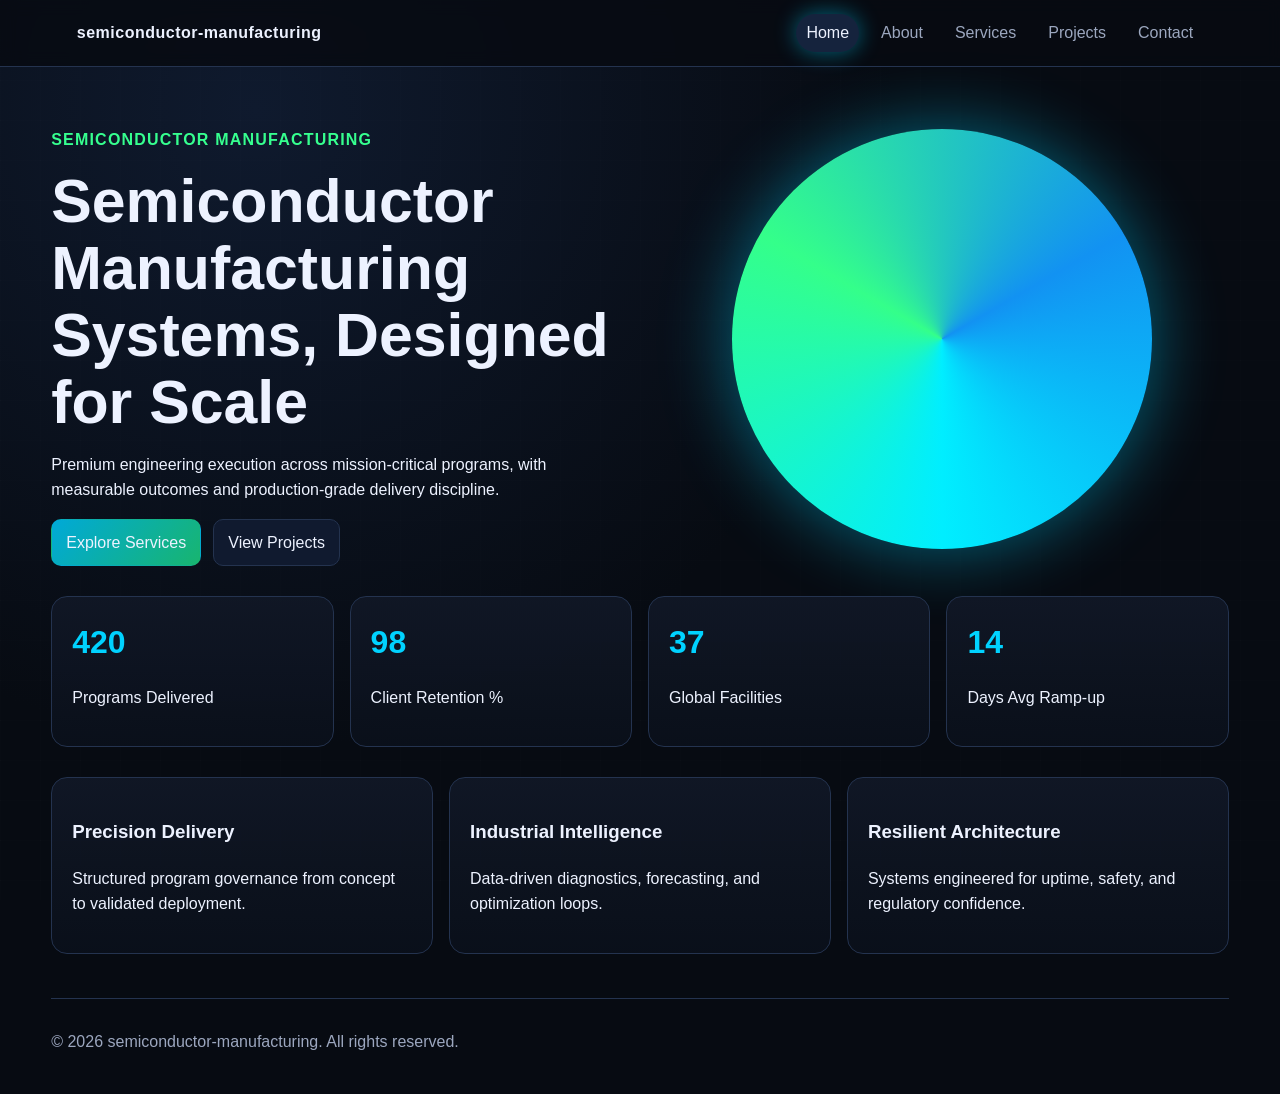
==== index.html @ 589b0c00 "initial commit" ====
﻿<!doctype html>
<html lang="en">
<head>
    <meta charset="UTF-8">
    <meta name="viewport" content="width=device-width, initial-scale=1.0">
    <meta name="description" content="semiconductor-manufacturing premium industrial agency website.">
    <title>semiconductor-manufacturing | Home</title>
    <link rel="stylesheet" href="css/styles.css">
</head>
<body>
    <div class="bg-grid" aria-hidden="true"></div>
    <header class="site-header">
        <a class="logo" href="index.html">semiconductor-manufacturing</a>
        <nav>
                <a href="index.html" class="active">Home</a>
                <a href="about.html">About</a>
                <a href="services.html">Services</a>
                <a href="projects.html">Projects</a>
                <a href="contact.html">Contact</a>
        </nav>
    </header>
    <main class="container">
        <section class="hero reveal">
            <div>
                <p class="kicker">Semiconductor Manufacturing</p>
                <h1>Semiconductor Manufacturing Systems, Designed for Scale</h1>
                <p>Premium engineering execution across mission-critical programs, with measurable outcomes and production-grade delivery discipline.</p>
                <div class="hero-actions">
                    <a class="btn btn-primary" href="services.html">Explore Services</a>
                    <a class="btn" href="projects.html">View Projects</a>
                </div>
            </div>
            <div class="hero-orb" aria-hidden="true"></div>
        </section>
        <section class="stats reveal">
            <article class="card stat-card"><h3 data-counter="420">0</h3><p>Programs Delivered</p></article>
            <article class="card stat-card"><h3 data-counter="98">0</h3><p>Client Retention %</p></article>
            <article class="card stat-card"><h3 data-counter="37">0</h3><p>Global Facilities</p></article>
            <article class="card stat-card"><h3 data-counter="14">0</h3><p>Days Avg Ramp-up</p></article>
        </section>
        <section class="grid-3 reveal">
            <article class="card"><h3>Precision Delivery</h3><p>Structured program governance from concept to validated deployment.</p></article>
            <article class="card"><h3>Industrial Intelligence</h3><p>Data-driven diagnostics, forecasting, and optimization loops.</p></article>
            <article class="card"><h3>Resilient Architecture</h3><p>Systems engineered for uptime, safety, and regulatory confidence.</p></article>
        </section>
    </main>
    <footer class="site-footer">
        <p>&copy; 2026 semiconductor-manufacturing. All rights reserved.</p>
    </footer>
    <script src="js/script.js"></script>
</body>
</html>
---- css/styles.css ----
﻿:root {
    --bg: #070b12;
    --text: #edf2ff;
    --muted: #9ca7bf;
    --line: #24334f;
    --accent: #00d2ff;
    --accent-2: #36ff8f;
    --glow: 0 0 22px rgba(0, 210, 255, 0.45);
    --radius: 16px;
}
* { box-sizing: border-box; }
html { scroll-behavior: smooth; }
body { margin: 0; font-family: "Segoe UI", "Trebuchet MS", sans-serif; background: radial-gradient(circle at 20% 10%, #0f1a2e, var(--bg) 45%), var(--bg); color: var(--text); line-height: 1.6; }
.bg-grid { position: fixed; inset: 0; background-image: linear-gradient(rgba(255,255,255,.04) 1px, transparent 1px), linear-gradient(90deg, rgba(255,255,255,.04) 1px, transparent 1px); background-size: 40px 40px; opacity: .25; pointer-events: none; z-index: -1; }
.site-header { position: sticky; top: 0; display: flex; justify-content: space-between; align-items: center; padding: 14px 6vw; border-bottom: 1px solid var(--line); background: rgba(7, 11, 18, 0.86); backdrop-filter: blur(8px); z-index: 10; }
.logo { color: var(--text); text-decoration: none; font-weight: 700; letter-spacing: .5px; }
nav { display: flex; gap: 12px; flex-wrap: wrap; }
nav a { color: var(--muted); text-decoration: none; padding: 6px 10px; border-radius: 999px; transition: .25s ease; }
nav a:hover, nav a.active { color: var(--text); background: #15233d; box-shadow: var(--glow); }
.container { width: min(1180px, 92vw); margin: 44px auto; display: grid; gap: 30px; }
.hero, .page-hero { display: grid; grid-template-columns: repeat(2, minmax(0, 1fr)); gap: 30px; align-items: center; }
.page-hero { grid-template-columns: 1fr; }
.kicker { color: var(--accent-2); text-transform: uppercase; letter-spacing: 1.2px; font-weight: 600; }
h1 { font-size: clamp(2rem, 5vw, 3.8rem); line-height: 1.1; margin: 0 0 16px; }
h2 { font-size: clamp(1.4rem, 3vw, 2rem); margin-top: 0; }
.hero-orb { width: min(420px, 100%); aspect-ratio: 1; border-radius: 50%; margin-inline: auto; background: conic-gradient(from 180deg, #0ef, #34ff8a, #1292f2, #0ef); box-shadow: 0 0 70px rgba(0, 210, 255, .45); animation: spin 18s linear infinite; }
@keyframes spin { to { transform: rotate(360deg); } }
.hero-actions { display: flex; gap: 12px; flex-wrap: wrap; margin-top: 16px; }
.btn { border: 1px solid var(--line); color: var(--text); text-decoration: none; background: #101a2f; padding: 10px 14px; border-radius: 10px; transition: .25s ease; cursor: pointer; }
.btn:hover { transform: translateY(-2px); box-shadow: var(--glow); }
.btn-primary { background: linear-gradient(130deg, #00a9d8, #18b56f); border-color: transparent; }
.grid-3, .stats { display: grid; grid-template-columns: repeat(4, minmax(0, 1fr)); gap: 16px; }
.grid-3 { grid-template-columns: repeat(3, minmax(0, 1fr)); }
.grid-2 { display: grid; grid-template-columns: repeat(2, minmax(0, 1fr)); gap: 16px; }
.card { background: linear-gradient(180deg, rgba(17, 24, 38, 0.94), rgba(10, 16, 27, 0.96)); border: 1px solid var(--line); border-radius: var(--radius); padding: 20px; transition: .3s ease; }
.card:hover { border-color: #2f5b9a; transform: translateY(-4px); box-shadow: var(--glow); }
.stat-card h3 { font-size: 2rem; margin: 0; color: var(--accent); }
.animated-card { animation: floatCard 3.8s ease-in-out infinite alternate; }
@keyframes floatCard { from { transform: translateY(0); } to { transform: translateY(-8px); } }
.tool-section .tool-grid { display: grid; grid-template-columns: repeat(2, minmax(0, 1fr)); gap: 16px; }
#tool-form { display: grid; gap: 12px; }
#tool-form label { display: grid; gap: 6px; color: var(--muted); font-size: .95rem; }
#tool-form input { background: #0a1323; border: 1px solid var(--line); color: var(--text); border-radius: 10px; padding: 9px 11px; }
.tool-output p { min-height: 54px; }
.meter { height: 10px; border-radius: 8px; background: #1b2539; overflow: hidden; }
.meter span { display: block; width: 0; height: 100%; background: linear-gradient(90deg, var(--accent), var(--accent-2)); transition: width .45s ease; }
.contact-form input, .contact-form textarea { width: 100%; background: #0a1323; color: var(--text); border: 1px solid var(--line); border-radius: 10px; padding: 9px 11px; }
.reveal { opacity: 0; transform: translateY(18px); transition: .65s ease; }
.reveal.show { opacity: 1; transform: translateY(0); }
.site-footer { width: min(1180px, 92vw); margin: 24px auto 40px; color: var(--muted); border-top: 1px solid var(--line); padding-top: 14px; }
@media (max-width: 960px) {
    .hero, .grid-3, .grid-2, .stats, .tool-section .tool-grid { grid-template-columns: 1fr; }
    .site-header { gap: 10px; flex-direction: column; align-items: flex-start; }
}
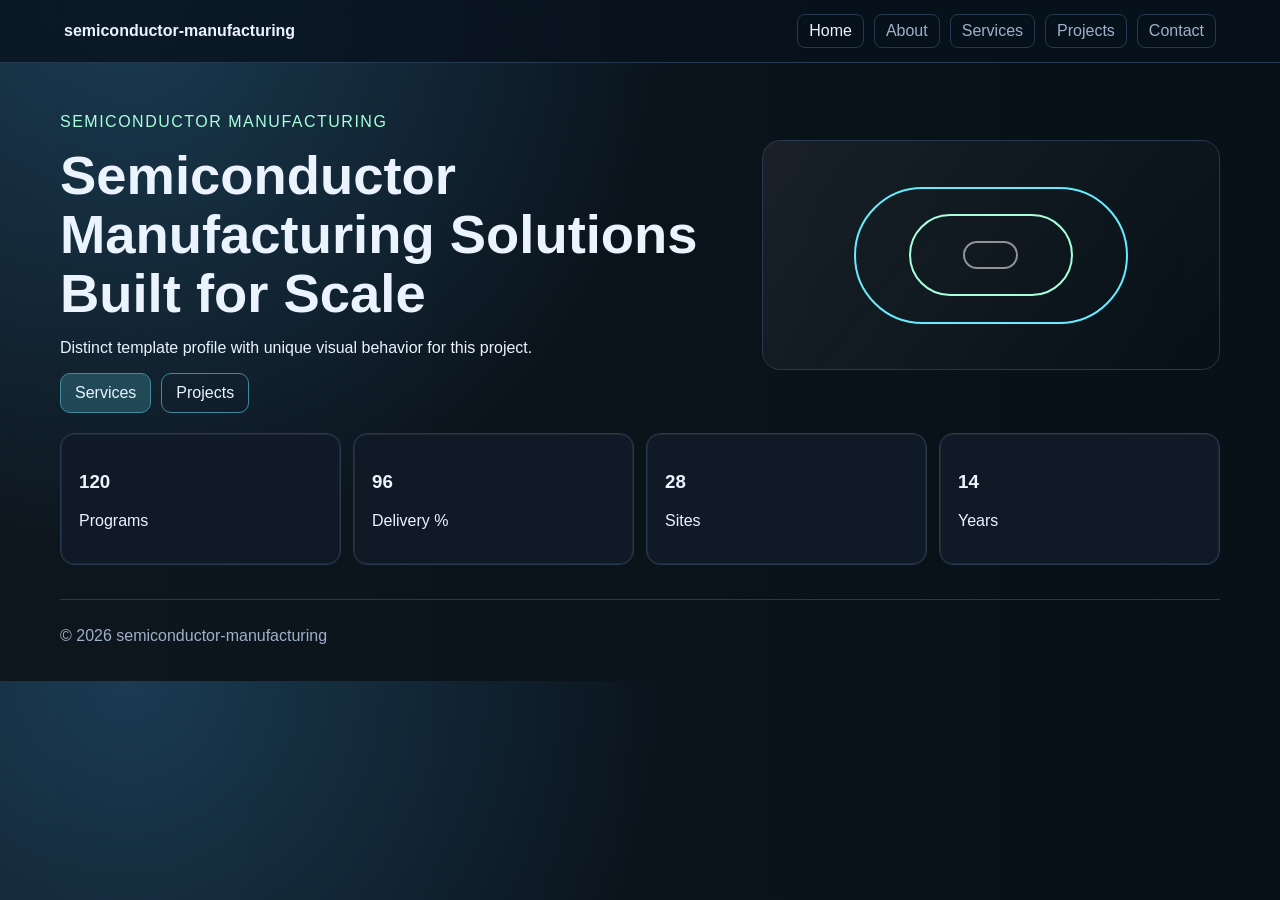
==== commit fd7da59a: "made this unique" ====
--- a/index.html
+++ b/index.html
@@ -1,52 +1,2 @@
-﻿<!doctype html>
-<html lang="en">
-<head>
-    <meta charset="UTF-8">
-    <meta name="viewport" content="width=device-width, initial-scale=1.0">
-    <meta name="description" content="semiconductor-manufacturing premium industrial agency website.">
-    <title>semiconductor-manufacturing | Home</title>
-    <link rel="stylesheet" href="css/styles.css">
-</head>
-<body>
-    <div class="bg-grid" aria-hidden="true"></div>
-    <header class="site-header">
-        <a class="logo" href="index.html">semiconductor-manufacturing</a>
-        <nav>
-                <a href="index.html" class="active">Home</a>
-                <a href="about.html">About</a>
-                <a href="services.html">Services</a>
-                <a href="projects.html">Projects</a>
-                <a href="contact.html">Contact</a>
-        </nav>
-    </header>
-    <main class="container">
-        <section class="hero reveal">
-            <div>
-                <p class="kicker">Semiconductor Manufacturing</p>
-                <h1>Semiconductor Manufacturing Systems, Designed for Scale</h1>
-                <p>Premium engineering execution across mission-critical programs, with measurable outcomes and production-grade delivery discipline.</p>
-                <div class="hero-actions">
-                    <a class="btn btn-primary" href="services.html">Explore Services</a>
-                    <a class="btn" href="projects.html">View Projects</a>
-                </div>
-            </div>
-            <div class="hero-orb" aria-hidden="true"></div>
-        </section>
-        <section class="stats reveal">
-            <article class="card stat-card"><h3 data-counter="420">0</h3><p>Programs Delivered</p></article>
-            <article class="card stat-card"><h3 data-counter="98">0</h3><p>Client Retention %</p></article>
-            <article class="card stat-card"><h3 data-counter="37">0</h3><p>Global Facilities</p></article>
-            <article class="card stat-card"><h3 data-counter="14">0</h3><p>Days Avg Ramp-up</p></article>
-        </section>
-        <section class="grid-3 reveal">
-            <article class="card"><h3>Precision Delivery</h3><p>Structured program governance from concept to validated deployment.</p></article>
-            <article class="card"><h3>Industrial Intelligence</h3><p>Data-driven diagnostics, forecasting, and optimization loops.</p></article>
-            <article class="card"><h3>Resilient Architecture</h3><p>Systems engineered for uptime, safety, and regulatory confidence.</p></article>
-        </section>
-    </main>
-    <footer class="site-footer">
-        <p>&copy; 2026 semiconductor-manufacturing. All rights reserved.</p>
-    </footer>
-    <script src="js/script.js"></script>
-</body>
-</html>
+﻿<!doctype html><html lang="en"><head><meta charset="utf-8"><meta name="viewport" content="width=device-width,initial-scale=1"><title>semiconductor-manufacturing | index.html</title><link rel="stylesheet" href="css/styles.css"></head><body class="nav-box card-edge hero-split motif-silicon btn-line"><div class="bg"></div><header><a class="logo" href="index.html">semiconductor-manufacturing</a><nav><a href="index.html" class="active">Home</a><a href="about.html">About</a><a href="services.html">Services</a><a href="projects.html">Projects</a><a href="contact.html">Contact</a></nav></header><main>        <section class="hero reveal"><div><p class="kicker">Semiconductor Manufacturing</p><h1>Semiconductor Manufacturing Solutions Built for Scale</h1><p>Distinct template profile with unique visual behavior for this project.</p><div class="actions"><a class="btn primary" href="services.html">Services</a><a class="btn" href="projects.html">Projects</a></div></div><div class="hero-visual"><span></span><span></span><span></span></div></section>
+        <section class="stats reveal"><article class="card"><h3 data-counter="120">0</h3><p>Programs</p></article><article class="card"><h3 data-counter="97">0</h3><p>Delivery %</p></article><article class="card"><h3 data-counter="28">0</h3><p>Sites</p></article><article class="card"><h3 data-counter="14">0</h3><p>Years</p></article></section></main><footer><p>&copy; 2026 semiconductor-manufacturing</p></footer><script src="js/script.js"></script></body></html>
--- a/css/styles.css
+++ b/css/styles.css
@@ -1,54 +1,16 @@
-﻿:root {
-    --bg: #070b12;
-    --text: #edf2ff;
-    --muted: #9ca7bf;
-    --line: #24334f;
-    --accent: #00d2ff;
-    --accent-2: #36ff8f;
-    --glow: 0 0 22px rgba(0, 210, 255, 0.45);
-    --radius: 16px;
-}
-* { box-sizing: border-box; }
-html { scroll-behavior: smooth; }
-body { margin: 0; font-family: "Segoe UI", "Trebuchet MS", sans-serif; background: radial-gradient(circle at 20% 10%, #0f1a2e, var(--bg) 45%), var(--bg); color: var(--text); line-height: 1.6; }
-.bg-grid { position: fixed; inset: 0; background-image: linear-gradient(rgba(255,255,255,.04) 1px, transparent 1px), linear-gradient(90deg, rgba(255,255,255,.04) 1px, transparent 1px); background-size: 40px 40px; opacity: .25; pointer-events: none; z-index: -1; }
-.site-header { position: sticky; top: 0; display: flex; justify-content: space-between; align-items: center; padding: 14px 6vw; border-bottom: 1px solid var(--line); background: rgba(7, 11, 18, 0.86); backdrop-filter: blur(8px); z-index: 10; }
-.logo { color: var(--text); text-decoration: none; font-weight: 700; letter-spacing: .5px; }
-nav { display: flex; gap: 12px; flex-wrap: wrap; }
-nav a { color: var(--muted); text-decoration: none; padding: 6px 10px; border-radius: 999px; transition: .25s ease; }
-nav a:hover, nav a.active { color: var(--text); background: #15233d; box-shadow: var(--glow); }
-.container { width: min(1180px, 92vw); margin: 44px auto; display: grid; gap: 30px; }
-.hero, .page-hero { display: grid; grid-template-columns: repeat(2, minmax(0, 1fr)); gap: 30px; align-items: center; }
-.page-hero { grid-template-columns: 1fr; }
-.kicker { color: var(--accent-2); text-transform: uppercase; letter-spacing: 1.2px; font-weight: 600; }
-h1 { font-size: clamp(2rem, 5vw, 3.8rem); line-height: 1.1; margin: 0 0 16px; }
-h2 { font-size: clamp(1.4rem, 3vw, 2rem); margin-top: 0; }
-.hero-orb { width: min(420px, 100%); aspect-ratio: 1; border-radius: 50%; margin-inline: auto; background: conic-gradient(from 180deg, #0ef, #34ff8a, #1292f2, #0ef); box-shadow: 0 0 70px rgba(0, 210, 255, .45); animation: spin 18s linear infinite; }
-@keyframes spin { to { transform: rotate(360deg); } }
-.hero-actions { display: flex; gap: 12px; flex-wrap: wrap; margin-top: 16px; }
-.btn { border: 1px solid var(--line); color: var(--text); text-decoration: none; background: #101a2f; padding: 10px 14px; border-radius: 10px; transition: .25s ease; cursor: pointer; }
-.btn:hover { transform: translateY(-2px); box-shadow: var(--glow); }
-.btn-primary { background: linear-gradient(130deg, #00a9d8, #18b56f); border-color: transparent; }
-.grid-3, .stats { display: grid; grid-template-columns: repeat(4, minmax(0, 1fr)); gap: 16px; }
-.grid-3 { grid-template-columns: repeat(3, minmax(0, 1fr)); }
-.grid-2 { display: grid; grid-template-columns: repeat(2, minmax(0, 1fr)); gap: 16px; }
-.card { background: linear-gradient(180deg, rgba(17, 24, 38, 0.94), rgba(10, 16, 27, 0.96)); border: 1px solid var(--line); border-radius: var(--radius); padding: 20px; transition: .3s ease; }
-.card:hover { border-color: #2f5b9a; transform: translateY(-4px); box-shadow: var(--glow); }
-.stat-card h3 { font-size: 2rem; margin: 0; color: var(--accent); }
-.animated-card { animation: floatCard 3.8s ease-in-out infinite alternate; }
-@keyframes floatCard { from { transform: translateY(0); } to { transform: translateY(-8px); } }
-.tool-section .tool-grid { display: grid; grid-template-columns: repeat(2, minmax(0, 1fr)); gap: 16px; }
-#tool-form { display: grid; gap: 12px; }
-#tool-form label { display: grid; gap: 6px; color: var(--muted); font-size: .95rem; }
-#tool-form input { background: #0a1323; border: 1px solid var(--line); color: var(--text); border-radius: 10px; padding: 9px 11px; }
-.tool-output p { min-height: 54px; }
-.meter { height: 10px; border-radius: 8px; background: #1b2539; overflow: hidden; }
-.meter span { display: block; width: 0; height: 100%; background: linear-gradient(90deg, var(--accent), var(--accent-2)); transition: width .45s ease; }
-.contact-form input, .contact-form textarea { width: 100%; background: #0a1323; color: var(--text); border: 1px solid var(--line); border-radius: 10px; padding: 9px 11px; }
-.reveal { opacity: 0; transform: translateY(18px); transition: .65s ease; }
-.reveal.show { opacity: 1; transform: translateY(0); }
-.site-footer { width: min(1180px, 92vw); margin: 24px auto 40px; color: var(--muted); border-top: 1px solid var(--line); padding-top: 14px; }
-@media (max-width: 960px) {
-    .hero, .grid-3, .grid-2, .stats, .tool-section .tool-grid { grid-template-columns: 1fr; }
-    .site-header { gap: 10px; flex-direction: column; align-items: flex-start; }
-}
+﻿:root{--a:#67ecff;--b:#a8ffd9;--bg:#081018;--g:#15374f;--f:'Verdana',sans-serif;--t:#ebf3ff;--m:#9fb1c9;--l:#263950}*{box-sizing:border-box}html{scroll-behavior:smooth}body{margin:0;font-family:var(--f);color:var(--t);background:radial-gradient(circle at 10% 0%,var(--g),var(--bg) 42%),var(--bg)}.bg{position:fixed;inset:0;opacity:.2;pointer-events:none;z-index:-1}
+body.motif-rings .bg{background:radial-gradient(circle,#fff2 1px,transparent 1px);background-size:22px 22px}body.motif-mesh .bg{background-image:linear-gradient(#fff2 1px,transparent 1px),linear-gradient(90deg,#fff2 1px,transparent 1px);background-size:34px 34px}body.motif-radar .bg{background:radial-gradient(circle at 70% 20%,#fff3,transparent 30%)}body.motif-leaf .bg{background:linear-gradient(120deg,#fff2,transparent)}body.motif-strata .bg{background:repeating-linear-gradient(160deg,#fff1,#fff1 2px,transparent 2px,transparent 18px)}body.motif-vector .bg{background:linear-gradient(45deg,#fff2 1px,transparent 1px);background-size:26px 26px}body.motif-grain .bg{background:radial-gradient(#fff2 1px,transparent 1px);background-size:14px 14px}body.motif-signal .bg{background:repeating-radial-gradient(circle at 65% 35%,#fff2 0 2px,transparent 2px 18px)}body.motif-silicon .bg{background:linear-gradient(90deg,#fff2,transparent)}body.motif-matrix .bg{background:repeating-linear-gradient(0deg,#fff2,#fff2 1px,transparent 1px,transparent 12px)}body.motif-route .bg{background:linear-gradient(130deg,#fff2,transparent)}body.motif-grid .bg{background-image:linear-gradient(#fff2 1px,transparent 1px),linear-gradient(90deg,#fff2 1px,transparent 1px);background-size:40px 40px}body.motif-beam .bg{background:linear-gradient(90deg,transparent,#fff2,transparent)}body.motif-forge .bg{background:radial-gradient(circle at 20% 20%,#fff3,transparent 32%)}body.motif-nodes .bg{background:radial-gradient(circle,#fff2 2px,transparent 2px);background-size:28px 28px}body.motif-dashboard .bg{background:linear-gradient(0deg,#fff2 2px,transparent 2px);background-size:100% 28px}body.motif-target .bg{background:repeating-radial-gradient(circle,#fff2 0 2px,transparent 2px 12px)}body.motif-orbit .bg{background:radial-gradient(circle at 30% 40%,#fff2,transparent 30%)}body.motif-arm .bg{background:linear-gradient(45deg,#fff2 2px,transparent 2px);background-size:24px 24px}body.motif-factory .bg{background:repeating-linear-gradient(90deg,#fff2,#fff2 4px,transparent 4px,transparent 20px)}
+header{position:sticky;top:0;display:flex;justify-content:space-between;align-items:center;gap:10px;padding:14px 5vw;background:#08121dcc;border-bottom:1px solid var(--l);backdrop-filter:blur(6px)}.logo{color:var(--t);text-decoration:none;font-weight:700}nav{display:flex;gap:10px;flex-wrap:wrap}nav a{color:var(--m);text-decoration:none;padding:7px 11px;transition:.2s}
+body.nav-pill nav a{border:1px solid transparent;border-radius:999px}body.nav-pill nav a:hover,body.nav-pill nav a.active{color:var(--t);border-color:var(--l);background:#17273a}
+body.nav-underline nav a{border-bottom:2px solid transparent}body.nav-underline nav a:hover,body.nav-underline nav a.active{color:var(--t);border-color:var(--a)}
+body.nav-box nav a{border:1px solid var(--l);border-radius:8px}body.nav-box nav a:hover,body.nav-box nav a.active{color:var(--t)}
+main{width:min(1160px,92vw);margin:34px auto;display:grid;gap:20px}h1{font-size:clamp(2rem,5vw,3.4rem);line-height:1.08;margin:0 0 10px}.kicker{text-transform:uppercase;letter-spacing:1.5px;color:var(--b)}
+.hero{display:grid;gap:14px;align-items:center}body.hero-split .hero{grid-template-columns:1.2fr .8fr}body.hero-stack .hero{grid-template-columns:1fr}.hero-visual{min-height:230px;border:1px solid var(--l);border-radius:18px;position:relative;overflow:hidden;background:linear-gradient(130deg,#fff1,#fff0)}.hero-visual span{position:absolute;inset:20%;border:2px solid var(--a);border-radius:999px;animation:wave 2.7s ease-in-out infinite}.hero-visual span:nth-child(2){inset:32%;border-color:var(--b);animation-delay:.4s}.hero-visual span:nth-child(3){inset:44%;border-color:#fff8;animation-delay:.8s}@keyframes wave{0%{transform:scale(.82);opacity:.9}100%{transform:scale(1.55);opacity:.08}}
+.actions{display:flex;gap:10px;flex-wrap:wrap;margin-top:10px}.btn{text-decoration:none;padding:10px 14px;border-radius:10px;cursor:pointer;transition:.2s}.btn:hover{transform:translateY(-2px)}
+body.btn-solid .btn{border:1px solid var(--l);background:#112033;color:var(--t)}body.btn-solid .btn.primary{border:none;background:linear-gradient(130deg,var(--a),var(--b));color:#021522}
+body.btn-line .btn{border:1px solid color-mix(in srgb,var(--a) 45%,var(--l));background:transparent;color:var(--t)}body.btn-line .btn.primary{background:color-mix(in srgb,var(--a) 20%,transparent)}
+.stats{display:grid;grid-template-columns:repeat(4,minmax(0,1fr));gap:12px}.cols,.tool-grid{display:grid;grid-template-columns:repeat(2,minmax(0,1fr));gap:12px}.card{padding:18px;border-radius:14px;transition:.25s}
+body.card-glow .card{background:linear-gradient(180deg,#152335,#0e1826);border:1px solid var(--l)}body.card-glow .card:hover{box-shadow:0 0 22px color-mix(in srgb,var(--a) 45%,transparent);transform:translateY(-4px)}
+body.card-soft .card{background:linear-gradient(180deg,#1a2533,#121a25);border:1px solid #fff1}body.card-soft .card:hover{transform:translateY(-3px)}
+body.card-edge .card{background:#101a27;border:1px solid var(--l);box-shadow:inset 0 0 0 1px #fff1}body.card-edge .card:hover{border-color:var(--a);transform:translateY(-3px)}
+.list{margin:0;padding-left:18px;display:grid;gap:8px}label{display:grid;gap:6px;color:var(--m)}input,textarea{width:100%;background:#0a1320;color:var(--t);border:1px solid var(--l);border-radius:8px;padding:9px}#tool-form{display:grid;gap:10px}.meter{height:10px;background:#1a283b;border-radius:7px;overflow:hidden}.meter span{display:block;height:100%;width:0;background:linear-gradient(90deg,var(--a),var(--b));transition:width .45s}.reveal{opacity:0;transform:translateY(14px);transition:.6s}.reveal.show{opacity:1;transform:none}footer{width:min(1160px,92vw);margin:18px auto 36px;padding-top:11px;border-top:1px solid var(--l);color:var(--m)}@media (max-width:900px){.hero,.stats,.cols,.tool-grid{grid-template-columns:1fr}header{flex-direction:column;align-items:flex-start}}
